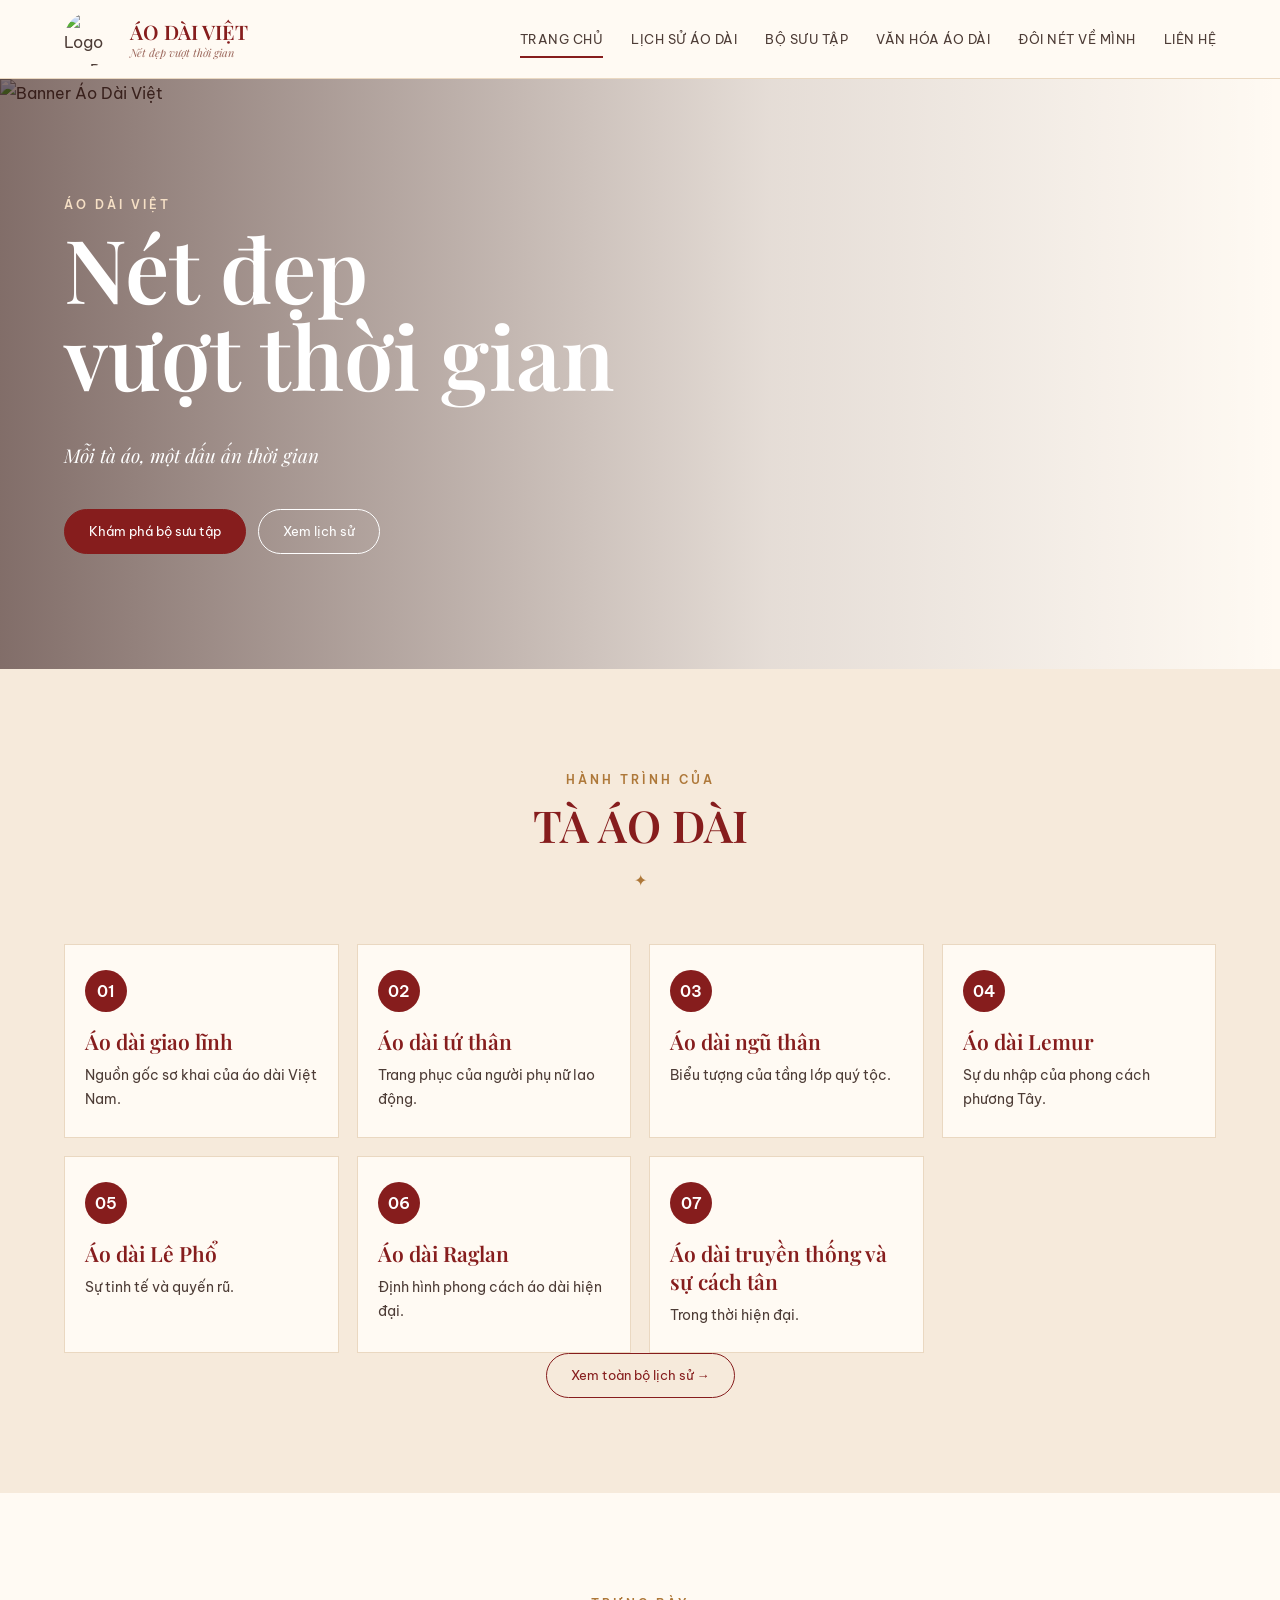
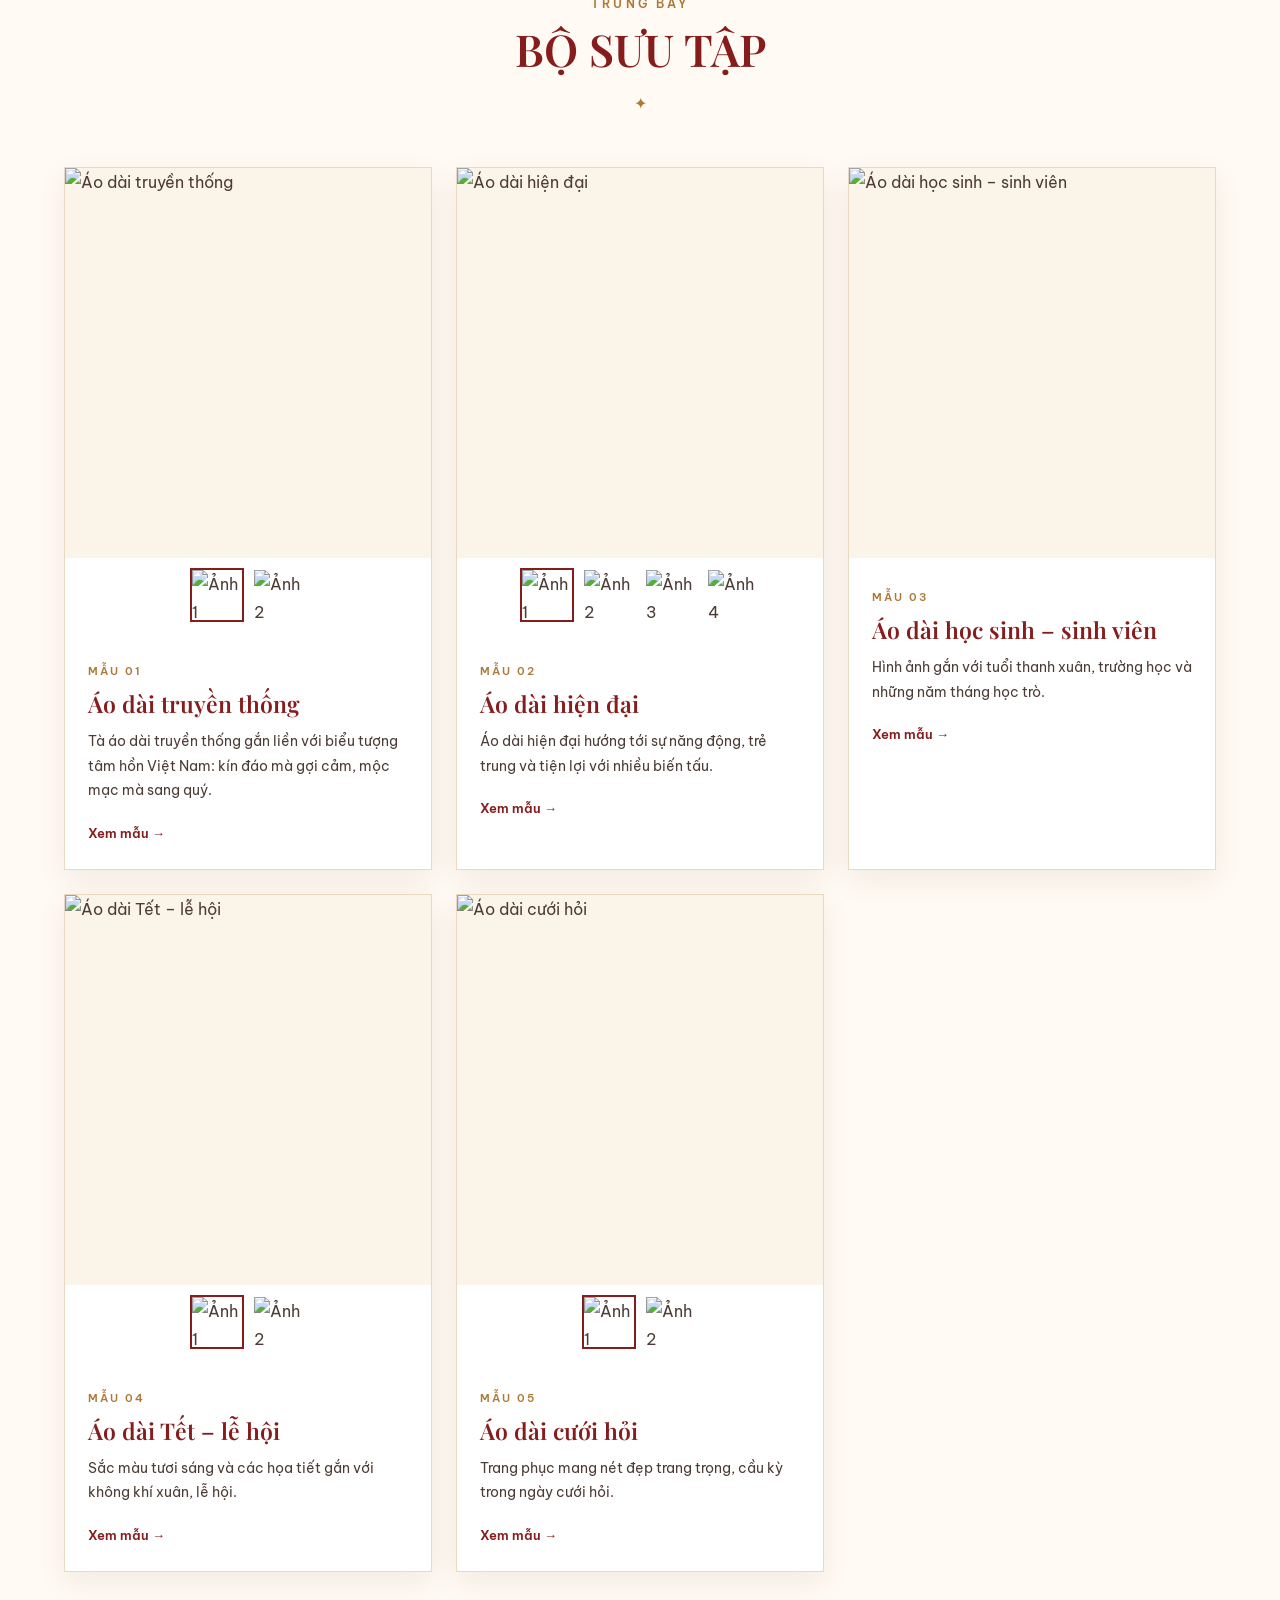
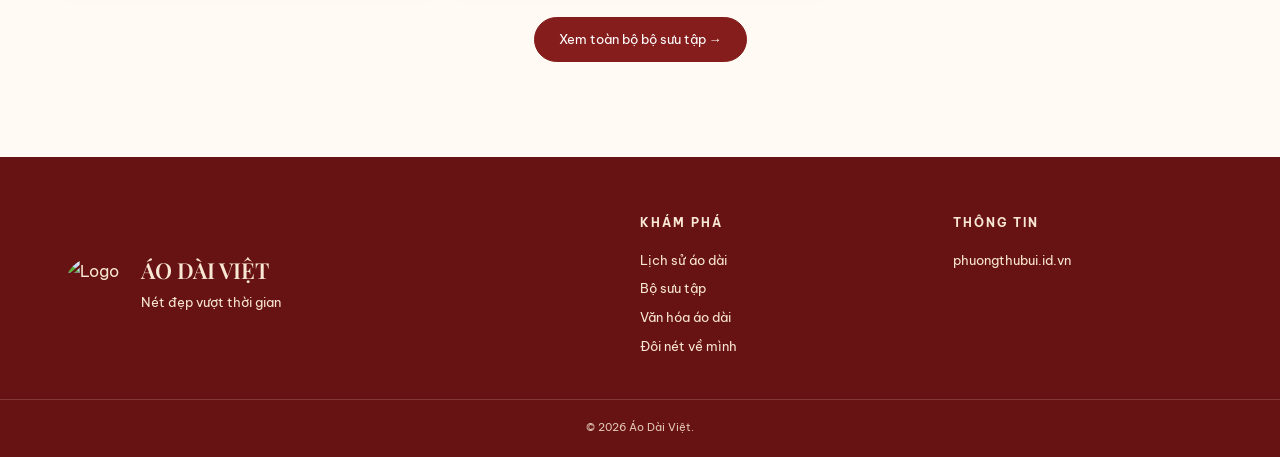
==== index.html @ d36c6a54 "Add files via upload" ====
<!DOCTYPE html>
<html lang="vi">
<head><meta charset="UTF-8"><meta name="viewport" content="width=device-width, initial-scale=1.0"><meta name="description" content="Áo Dài Việt – Nét đẹp vượt thời gian."><title>Áo Dài Việt – Nét đẹp vượt thời gian</title><link rel="preconnect" href="https://fonts.googleapis.com"><link rel="preconnect" href="https://fonts.gstatic.com" crossorigin><link href="https://fonts.googleapis.com/css2?family=Be+Vietnam+Pro:wght@300;400;500;600;700&family=Playfair+Display:wght@500;600;700&display=swap" rel="stylesheet"><link rel="stylesheet" href="style.css"></head>
<body>
<header class="site-header"><div class="container header-inner"><a class="brand" href="index.html"><img src="img/logo.png" alt="Logo Áo Dài Việt"><span><b>ÁO DÀI VIỆT</b><small>Nét đẹp vượt thời gian</small></span></a><button class="menu-toggle" aria-label="Mở menu" aria-expanded="false">☰</button><nav class="nav"><a class="active" href="index.html">Trang chủ</a><a href="lich-su.html">Lịch sử áo dài</a><a href="bo-suu-tap.html">Bộ sưu tập</a><a href="van-hoa.html">Văn hóa áo dài</a><a href="about.html">Đôi nét về mình</a><a href="lien-he.html">Liên hệ</a></nav></div></header>
<main>
<section class="hero"><img src="img/banner.png" alt="Banner Áo Dài Việt"><div class="hero-shade"></div><div class="hero-content container"><span class="eyebrow light">ÁO DÀI VIỆT</span><h1>Nét đẹp<br>vượt thời gian</h1><p>Mỗi tà áo, một dấu ấn thời gian</p><div class="hero-actions"><a class="btn btn-red" href="bo-suu-tap.html">Khám phá bộ sưu tập</a><a class="btn btn-outline" href="lich-su.html">Xem lịch sử</a></div></div></section>
<section id="history" class="history-preview section alt"><div class="section-head"><span class="eyebrow">HÀNH TRÌNH CỦA</span><h2>TÀ ÁO DÀI</h2><div class="ornament">✦</div></div><div class="timeline-grid container"><a class="history-card-link" href="lich-su-01.html" aria-label="Xem chi tiết Áo dài giao lĩnh"><article><span>01</span><h3>Áo dài giao lĩnh</h3><p>Nguồn gốc sơ khai của áo dài Việt Nam.</p></article></a><a class="history-card-link" href="lich-su-02.html" aria-label="Xem chi tiết Áo dài tứ thân"><article><span>02</span><h3>Áo dài tứ thân</h3><p>Trang phục của người phụ nữ lao động.</p></article></a><a class="history-card-link" href="lich-su-03.html" aria-label="Xem chi tiết Áo dài ngũ thân"><article><span>03</span><h3>Áo dài ngũ thân</h3><p>Biểu tượng của tầng lớp quý tộc.</p></article></a><a class="history-card-link" href="lich-su-04.html" aria-label="Xem chi tiết Áo dài Lemur"><article><span>04</span><h3>Áo dài Lemur</h3><p>Sự du nhập của phong cách phương Tây.</p></article></a><a class="history-card-link" href="lich-su-05.html" aria-label="Xem chi tiết Áo dài Lê Phổ"><article><span>05</span><h3>Áo dài Lê Phổ</h3><p>Sự tinh tế và quyến rũ.</p></article></a><a class="history-card-link" href="lich-su-06.html" aria-label="Xem chi tiết Áo dài Raglan"><article><span>06</span><h3>Áo dài Raglan</h3><p>Định hình phong cách áo dài hiện đại.</p></article></a><a class="history-card-link" href="lich-su-07.html" aria-label="Xem chi tiết Áo dài truyền thống và sự cách tân"><article><span>07</span><h3>Áo dài truyền thống và sự cách tân</h3><p>Trong thời hiện đại.</p></article></a></div><div class="center"><a class="btn" href="lich-su.html">Xem toàn bộ lịch sử →</a></div></section>
<section class="collection section"><div class="section-head"><span class="eyebrow">TRƯNG BÀY</span><h2>BỘ SƯU TẬP</h2><div class="ornament">✦</div></div><div class="product-grid container">
<article class="product-card"><div class="product-gallery"><img id="p1" src="img/truyen-thong-01.png" alt="Áo dài truyền thống"><div class="thumbs"><img class="selected" src="img/truyen-thong-01.png" data-target="p1" alt="Ảnh 1"><img src="img/truyen-thong-02.jpeg" data-target="p1" alt="Ảnh 2"></div></div><div class="product-body"><span>MẪU 01</span><h3>Áo dài truyền thống</h3><p>Tà áo dài truyền thống gắn liền với biểu tượng tâm hồn Việt Nam: kín đáo mà gợi cảm, mộc mạc mà sang quý.</p><a href="bo-suu-tap.html#truyen-thong">Xem mẫu →</a></div></article>
<article class="product-card"><div class="product-gallery"><img id="p2" src="img/hien-dai-01.jpeg" alt="Áo dài hiện đại"><div class="thumbs"><img class="selected" src="img/hien-dai-01.jpeg" data-target="p2" alt="Ảnh 1"><img src="img/hien-dai-02.png" data-target="p2" alt="Ảnh 2"><img src="img/hien-dai-03.jpeg" data-target="p2" alt="Ảnh 3"><img src="img/hien-dai-04.png" data-target="p2" alt="Ảnh 4"></div></div><div class="product-body"><span>MẪU 02</span><h3>Áo dài hiện đại</h3><p>Áo dài hiện đại hướng tới sự năng động, trẻ trung và tiện lợi với nhiều biến tấu.</p><a href="bo-suu-tap.html#hien-dai">Xem mẫu →</a></div></article>
<article class="product-card"><div class="product-gallery"><img id="p3" src="img/hoc-sinh-01.jpeg" alt="Áo dài học sinh – sinh viên"></div><div class="product-body"><span>MẪU 03</span><h3>Áo dài học sinh – sinh viên</h3><p>Hình ảnh gắn với tuổi thanh xuân, trường học và những năm tháng học trò.</p><a href="bo-suu-tap.html#hoc-sinh">Xem mẫu →</a></div></article>
<article class="product-card"><div class="product-gallery"><img id="p4" src="img/tet-le-hoi-01.png" alt="Áo dài Tết – lễ hội"><div class="thumbs"><img class="selected" src="img/tet-le-hoi-01.png" data-target="p4" alt="Ảnh 1"><img src="img/tet-le-hoi-02.jpeg" data-target="p4" alt="Ảnh 2"></div></div><div class="product-body"><span>MẪU 04</span><h3>Áo dài Tết – lễ hội</h3><p>Sắc màu tươi sáng và các họa tiết gắn với không khí xuân, lễ hội.</p><a href="bo-suu-tap.html#tet-le-hoi">Xem mẫu →</a></div></article>
<article class="product-card"><div class="product-gallery"><img id="p5" src="img/cuoi-hoi-01.jpeg" alt="Áo dài cưới hỏi"><div class="thumbs"><img class="selected" src="img/cuoi-hoi-01.jpeg" data-target="p5" alt="Ảnh 1"><img src="img/cuoi-hoi-02.jpeg" data-target="p5" alt="Ảnh 2"></div></div><div class="product-body"><span>MẪU 05</span><h3>Áo dài cưới hỏi</h3><p>Trang phục mang nét đẹp trang trọng, cầu kỳ trong ngày cưới hỏi.</p><a href="bo-suu-tap.html#cuoi-hoi">Xem mẫu →</a></div></article>
</div><div class="center next"><a class="btn btn-red" href="bo-suu-tap.html">Xem toàn bộ bộ sưu tập →</a></div></section>
</main>
<footer class="footer"><div class="container footer-grid"><div class="footer-brand"><img src="img/logo.png" alt="Logo"><div><h3>ÁO DÀI VIỆT</h3><p>Nét đẹp vượt thời gian</p></div></div><div><h4>KHÁM PHÁ</h4><a href="lich-su.html">Lịch sử áo dài</a><a href="bo-suu-tap.html">Bộ sưu tập</a><a href="van-hoa.html">Văn hóa áo dài</a><a href="about.html">Đôi nét về mình</a></div><div><h4>THÔNG TIN</h4><p>phuongthubui.id.vn</p></div></div><div class="copyright">© <span id="year"></span> Áo Dài Việt. </div></footer><script src="script.js"></script>
</body></html>
---- style.css ----
:root{--red:#861d1d;--red2:#681313;--cream:#fbf4e9;--paper:#fffaf3;--gold:#ae7839;--text:#4d3c36;--line:#ead8c1}*{box-sizing:border-box}html{scroll-behavior:smooth}body{margin:0;font-family:'Be Vietnam Pro',sans-serif;background:var(--paper);color:var(--text);line-height:1.75}img{max-width:100%;display:block}a{text-decoration:none;color:inherit}.container{width:min(1160px,90%);margin:auto}.narrow{max-width:820px}.center{text-align:center}.site-header{position:sticky;top:0;z-index:100;background:rgba(255,250,243,.97);backdrop-filter:blur(10px);border-bottom:1px solid var(--line)}.header-inner{height:78px;display:flex;align-items:center;justify-content:space-between}.brand{display:flex;align-items:center;gap:12px}.brand img{width:54px;height:54px;border-radius:50%;object-fit:cover}.brand b{display:block;font:600 20px 'Playfair Display',serif;color:var(--red)}.brand small{display:block;color:#9b675b;font:italic 11px 'Playfair Display',serif}.nav{display:flex;gap:28px;align-items:center}.nav a{font-size:13px;text-transform:uppercase;letter-spacing:.5px;padding:26px 0;position:relative}.nav a:after{content:'';position:absolute;left:0;right:100%;bottom:18px;height:2px;background:var(--red);transition:.25s}.nav a:hover:after,.nav a.active:after{right:0}.menu-toggle{display:none;border:0;background:none;font-size:25px;color:var(--red)}.hero{height:590px;position:relative;overflow:hidden}.hero>img{width:100%;height:100%;object-fit:cover}.hero-shade{position:absolute;inset:0;background:linear-gradient(90deg,rgba(39,8,5,.58),rgba(39,8,5,.12) 60%,transparent)}.hero-content{position:absolute;inset:0;display:flex;flex-direction:column;justify-content:center;color:#fff}.eyebrow{display:inline-block;color:var(--gold);font-size:12px;letter-spacing:3px;font-weight:600}.eyebrow.light{color:#f5dfc5}.hero h1{font:600 clamp(48px,7vw,88px)/.98 'Playfair Display',serif;margin:10px 0 22px;max-width:700px}.hero p{font-family:'Playfair Display',serif;font-style:italic;font-size:19px;max-width:620px}.hero-actions{display:flex;gap:12px;margin-top:18px}.btn{display:inline-block;border:1px solid var(--red);padding:10px 24px;border-radius:30px;color:var(--red);font-size:13px;transition:.25s;cursor:pointer}.btn:hover{transform:translateY(-2px);box-shadow:0 8px 20px rgba(80,20,10,.12)}.btn-red{background:var(--red);color:#fff}.btn-outline{border-color:#fff;color:#fff}.section{padding:95px 0}.section.alt{background:#f6eadb}.section-head{text-align:center;max-width:780px;margin:0 auto 50px}.section-head h2,.page-hero h1{font:600 44px/1.15 'Playfair Display',serif;color:var(--red);margin:8px 0 15px}.section-head p{margin:0;color:#705d56}.ornament{color:var(--gold);margin:8px 0}.intro-box{background:#fff;border:1px solid var(--line);padding:28px 35px;text-align:center;box-shadow:0 10px 30px rgba(70,30,10,.05)}.timeline-grid{display:grid;grid-template-columns:repeat(4,1fr);gap:18px}.timeline-grid article{background:var(--paper);border:1px solid var(--line);padding:25px 20px;min-height:190px;transition:.25s}.timeline-grid article:hover{transform:translateY(-5px);box-shadow:0 12px 25px rgba(80,30,10,.09)}.timeline-grid span,.history-number{display:inline-flex;align-items:center;justify-content:center;width:42px;height:42px;border-radius:50%;background:var(--red);color:#fff;font-weight:600}.timeline-grid h3{font:600 21px 'Playfair Display',serif;color:var(--red);margin:15px 0 8px}.timeline-grid p{margin:0;font-size:14px}.product-grid{display:grid;grid-template-columns:repeat(3,1fr);gap:24px}.product-card{background:#fff;border:1px solid var(--line);box-shadow:0 10px 30px rgba(70,30,10,.07);overflow:hidden;transition:.25s}.product-card:hover{transform:translateY(-5px)}.product-gallery{background:#eee}.product-gallery>img{width:100%;height:390px;object-fit:cover}.thumbs{display:flex;gap:8px;padding:10px;justify-content:center;background:#fff;flex-wrap:wrap}.thumbs img{width:54px;height:54px;object-fit:cover;border:2px solid transparent;cursor:pointer}.thumbs img.selected,.thumbs img:hover{border-color:var(--red)}.product-body{padding:23px}.product-body>span,.product-tag{font-size:11px;letter-spacing:2px;color:var(--gold);font-weight:600}.product-body h3{font:600 23px 'Playfair Display',serif;color:var(--red);margin:5px 0 10px}.product-body p{font-size:14px;margin:0 0 15px}.product-body>a{color:var(--red);font-weight:600;font-size:13px}.next{margin-top:45px}.footer{background:var(--red2);color:#f8e7d2;padding:55px 0 20px}.footer-grid{display:grid;grid-template-columns:2fr 1fr 1fr;gap:50px}.footer-brand{display:flex;gap:15px;align-items:center}.footer-brand img{width:62px;height:62px;border-radius:50%;object-fit:cover}.footer h3{font:600 22px 'Playfair Display',serif;margin:0}.footer h4{font-size:12px;letter-spacing:2px;margin-top:0}.footer a,.footer p{display:block;font-size:13px;margin:6px 0}.copyright{text-align:center;border-top:1px solid rgba(255,255,255,.18);margin-top:35px;padding-top:18px;font-size:11px;opacity:.85}.page-hero{background:linear-gradient(120deg,#f6eadb,#fffaf3);padding:80px 0}.page-hero p{max-width:700px}.history-full{background:#fbf4e9}.timeline-full{position:relative}.timeline-full:before{content:'';position:absolute;left:21px;top:0;bottom:0;width:1px;background:#d9b98d}.timeline-full article{position:relative;display:grid;grid-template-columns:55px 1fr;gap:25px;margin-bottom:65px}.timeline-full h2{font:600 30px/1.25 'Playfair Display',serif;color:var(--red);margin:0 0 15px}.timeline-full p{margin:0 0 15px}.history-images{display:grid;grid-template-columns:repeat(2,minmax(0,1fr));gap:12px;margin-top:22px;max-width:760px}.history-images.single{grid-template-columns:minmax(0,420px)}.history-images img{width:100%;height:260px;object-fit:cover;border:1px solid var(--line);background:#fff;padding:5px}.history-images img:hover{transform:scale(1.01)}.detail-product{display:grid;grid-template-columns:45% 55%;background:#fff;border:1px solid var(--line);margin-bottom:35px;box-shadow:0 10px 30px rgba(70,30,10,.06)}.detail-images{padding:22px}.detail-images .product-gallery>img{height:520px}.detail-copy{padding:38px 40px}.detail-copy h2{font:600 34px 'Playfair Display',serif;color:var(--red);margin:5px 0 15px}.detail-copy h4{color:var(--gold);margin:25px 0 8px}.detail-copy ul{padding-left:20px}.culture-grid{display:grid;grid-template-columns:repeat(3,1fr);gap:22px}.culture-card{background:#fff;border:1px solid var(--line);box-shadow:0 8px 25px rgba(70,30,10,.05);overflow:hidden;transition:.25s}.culture-card:hover{transform:translateY(-5px);box-shadow:0 12px 28px rgba(70,30,10,.09)}.culture-image{height:300px;background:#f7efe5;display:flex;align-items:center;justify-content:center;overflow:hidden;border-bottom:1px solid var(--line)}.culture-image img{width:100%;height:100%;object-fit:contain;object-position:center}.culture-body{padding:24px 28px 28px}.culture-grid h3{font:600 23px 'Playfair Display',serif;color:var(--red);margin:0 0 12px}.culture-grid p{margin:0;font-size:14px}.contact-grid{display:grid;grid-template-columns:1fr 1fr;gap:25px}.contact-form{display:grid;gap:14px}.contact-form input,.contact-form textarea{width:100%;border:1px solid #dcc6aa;padding:13px 15px;font:inherit;background:#fffaf3}.contact-form textarea{min-height:150px;resize:vertical}.notice{margin-top:15px;padding:12px 15px;background:#f6eadb;border-left:3px solid var(--gold);font-size:13px}.collection-intro{margin-bottom:40px}.source-note{font-size:12px;color:#8a6f64;text-align:center;margin-top:25px}
@media(max-width:900px){.nav{gap:14px}.nav a{font-size:11px}.timeline-grid{grid-template-columns:repeat(2,1fr)}.product-grid{grid-template-columns:repeat(2,1fr)}.detail-product{grid-template-columns:1fr}.culture-grid{grid-template-columns:repeat(2,1fr)}.footer-grid{grid-template-columns:1fr 1fr}}
@media(max-width:680px){.header-inner{height:68px}.brand img{width:46px;height:46px}.brand b{font-size:16px}.brand small{font-size:9px}.menu-toggle{display:block}.nav{display:none;position:absolute;top:68px;left:0;right:0;background:var(--paper);padding:10px 5%;border-bottom:1px solid var(--line);flex-direction:column;align-items:flex-start;gap:0}.nav.open{display:flex}.nav a{width:100%;padding:10px 0}.nav a:after{bottom:5px}.hero{height:510px}.hero-content{padding:0 5%}.hero h1{font-size:54px}.hero p{font-size:16px}.hero-actions{flex-wrap:wrap}.section{padding:70px 0}.section-head h2,.page-hero h1{font-size:34px}.timeline-grid,.product-grid,.culture-grid,.contact-grid{grid-template-columns:1fr}.timeline-full:before{display:none}.timeline-full article{grid-template-columns:1fr;gap:15px}.timeline-full h2{font-size:26px}.detail-copy{padding:28px}.detail-images .product-gallery>img{height:430px}.footer-grid{grid-template-columns:1fr;text-align:center}.footer-brand{justify-content:center}.footer a,.footer p{margin:4px 0}.product-gallery>img{height:430px}.history-images,.history-images.single{grid-template-columns:1fr}.history-images img{height:320px}}

/* Lịch sử: thẻ có thể bấm, giữ nguyên phong cách gốc */
.history-preview{scroll-margin-top:90px}
.history-card-link{display:block;color:inherit}
.history-card-link article{height:100%;cursor:pointer}
.history-card-link:hover article{transform:translateY(-5px);box-shadow:0 12px 25px rgba(80,30,10,.09)}
.history-detail{background:var(--paper)}
.history-detail-box{display:grid;grid-template-columns:1fr 1fr;background:#fff;border:1px solid var(--line);box-shadow:0 10px 30px rgba(70,30,10,.06);overflow:hidden}
.history-detail-images{padding:22px;display:grid;grid-template-columns:repeat(2,minmax(0,1fr));gap:12px;align-content:start;background:#fbf4e9}
.history-detail-images img{width:100%;height:360px;object-fit:cover;border:1px solid var(--line);background:#fff;padding:5px}
.history-detail-copy{padding:45px 42px}
.history-detail-copy h2{font:600 36px/1.2 'Playfair Display',serif;color:var(--red);margin:8px 0 20px}
.history-detail-copy p{margin:0 0 18px}
@media(max-width:900px){.history-detail-box{grid-template-columns:1fr}.history-detail-images img{height:420px}}
@media(max-width:680px){.history-detail-copy{padding:30px 24px}.history-detail-copy h2{font-size:29px}.history-detail-images{grid-template-columns:1fr}.history-detail-images img{height:360px}}


/* Hiển thị ảnh đầy đủ, tránh cắt mất tay/chân người mẫu */
.product-gallery{background:#fbf4e9}
.product-gallery>img{object-fit:contain;object-position:center center}
.history-images img,.history-detail-images img{object-fit:contain;object-position:center center}
.history-detail-images{background:#fbf4e9}
.history-card-link{text-decoration:none}
.history-card-link article{cursor:pointer}
.history-card-link article:focus-visible{outline:2px solid var(--red);outline-offset:3px}
.contact-single{max-width:760px;margin:0 auto}
.contact-single .info-box{width:100%}
.contact-single .btn{width:100%;text-align:center}

/* ===== ĐÔI NÉT VỀ MÌNH ===== */
.about-hero{background:linear-gradient(120deg,#fbf4e9,#fffaf3);overflow:hidden}.about-hero-grid{display:grid;grid-template-columns:46% 54%;align-items:center;gap:45px}.about-photo-wrap{position:relative;max-width:540px;margin:auto;padding:28px 22px 35px}.about-photo-paper{position:absolute;inset:35px 12px 30px 5px;background:#f2dfce;transform:rotate(-3deg);opacity:.75;border-radius:4px}.about-photo{position:relative;width:100%;max-height:650px;object-fit:contain;object-position:center;border:8px solid #fff;box-shadow:0 18px 35px rgba(70,30,10,.13);background:#fff}.about-note{position:absolute;left:5px;bottom:0;background:#fffaf3;border:1px solid var(--line);padding:13px 20px;font:italic 15px 'Playfair Display',serif;color:var(--red);transform:rotate(-4deg);box-shadow:0 8px 18px rgba(70,30,10,.08)}.about-flower{position:absolute;right:0;bottom:50px;font-size:64px;color:#c99665;transform:rotate(15deg);opacity:.7}.about-intro h1{font:600 clamp(38px,4vw,60px)/1.08 'Playfair Display',serif;color:var(--red);margin:12px 0 22px}.about-intro h1 span{font-size:1.02em}.about-intro p{font-size:15px;margin:0 0 13px}.about-highlight{display:inline-block;margin:10px 0 17px;padding:9px 22px;background:#f4dfcf;color:var(--red);font:italic 18px 'Playfair Display',serif;transform:rotate(-1deg)}.about-section-head{margin-bottom:42px}.about-section-head h2{margin-bottom:10px}.interest-grid{display:grid;grid-template-columns:repeat(5,1fr);gap:18px}.interest-card{background:#fff;border:1px solid var(--line);padding:28px 20px;min-height:320px;text-align:center;box-shadow:0 8px 25px rgba(70,30,10,.04);transition:.25s}.interest-card:hover{transform:translateY(-5px);box-shadow:0 12px 28px rgba(70,30,10,.08)}.interest-icon{font-size:48px;line-height:1;margin-bottom:18px}.interest-card h3{font:600 20px 'Playfair Display',serif;color:var(--red);margin:0 0 12px}.interest-card p{font-size:13px;margin:0;text-align:left}.interest-card.special{background:#fff1e6}.about-story{background:#fffaf3}.about-story-box{display:grid;grid-template-columns:1.35fr .65fr;gap:50px;align-items:center}.about-story h2,.about-ending h2{font:600 38px 'Playfair Display',serif;color:var(--red);margin:8px 0 16px}.about-story p,.about-ending p{font-size:15px}.about-motto{padding:28px;background:#f6eadb;border:1px solid var(--line);border-radius:3px;box-shadow:0 10px 25px rgba(70,30,10,.05)}.about-motto p{font:italic 18px 'Playfair Display',serif;color:var(--red);margin:10px 0}.about-ending{background:#f6eadb}.about-ending .narrow{max-width:900px}.about-ending h2{margin-bottom:20px}.about-ending p{margin-bottom:15px}
@media(max-width:1100px){.interest-grid{grid-template-columns:repeat(3,1fr)}.about-hero-grid{grid-template-columns:1fr 1fr}}
@media(max-width:900px){.about-hero-grid,.about-story-box{grid-template-columns:1fr;gap:30px}.about-photo-wrap{max-width:520px}.about-intro{max-width:800px;margin:auto}.interest-grid{grid-template-columns:repeat(2,1fr)}}
@media(max-width:680px){.about-hero-grid{grid-template-columns:1fr}.about-photo-wrap{padding:15px 10px 45px}.about-photo{max-height:520px}.about-note{left:0}.about-flower{right:0}.about-intro h1{font-size:38px}.interest-grid{grid-template-columns:1fr}.interest-card{min-height:0}.about-story h2,.about-ending h2{font-size:31px}}
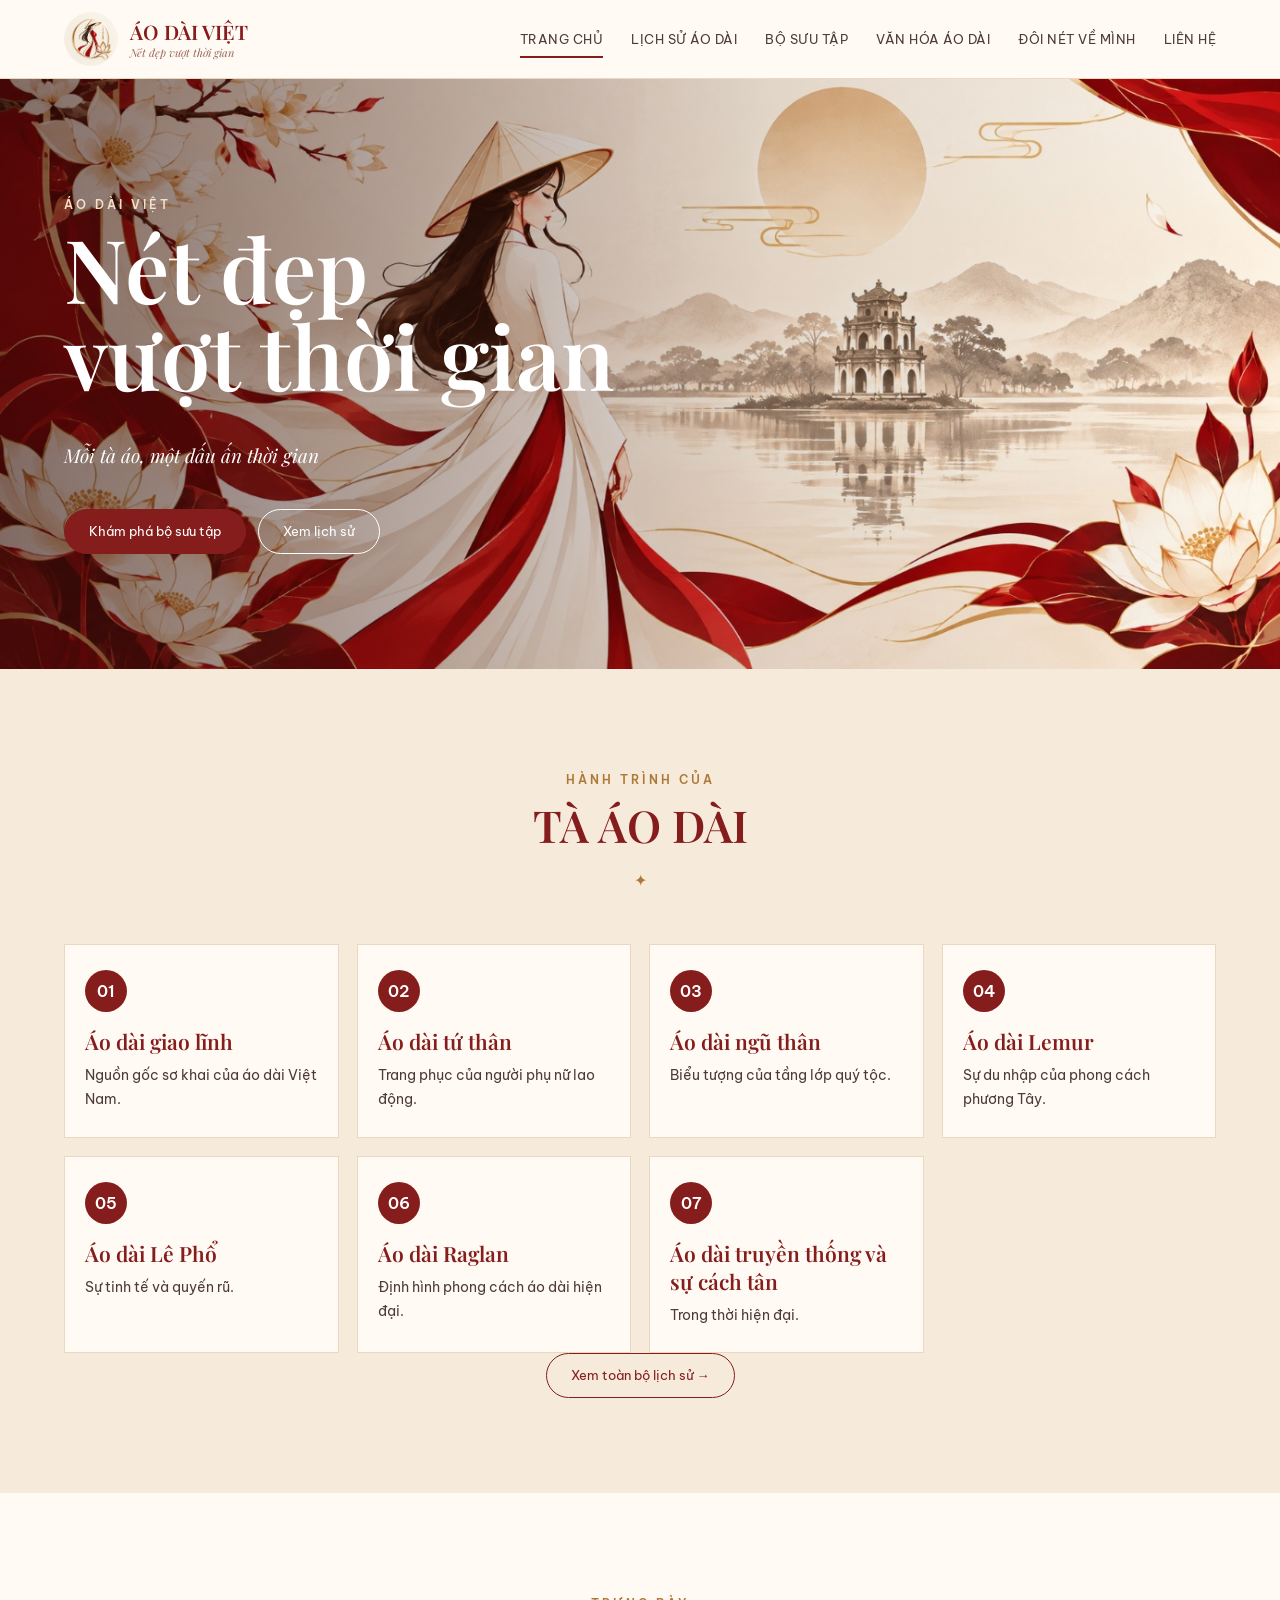
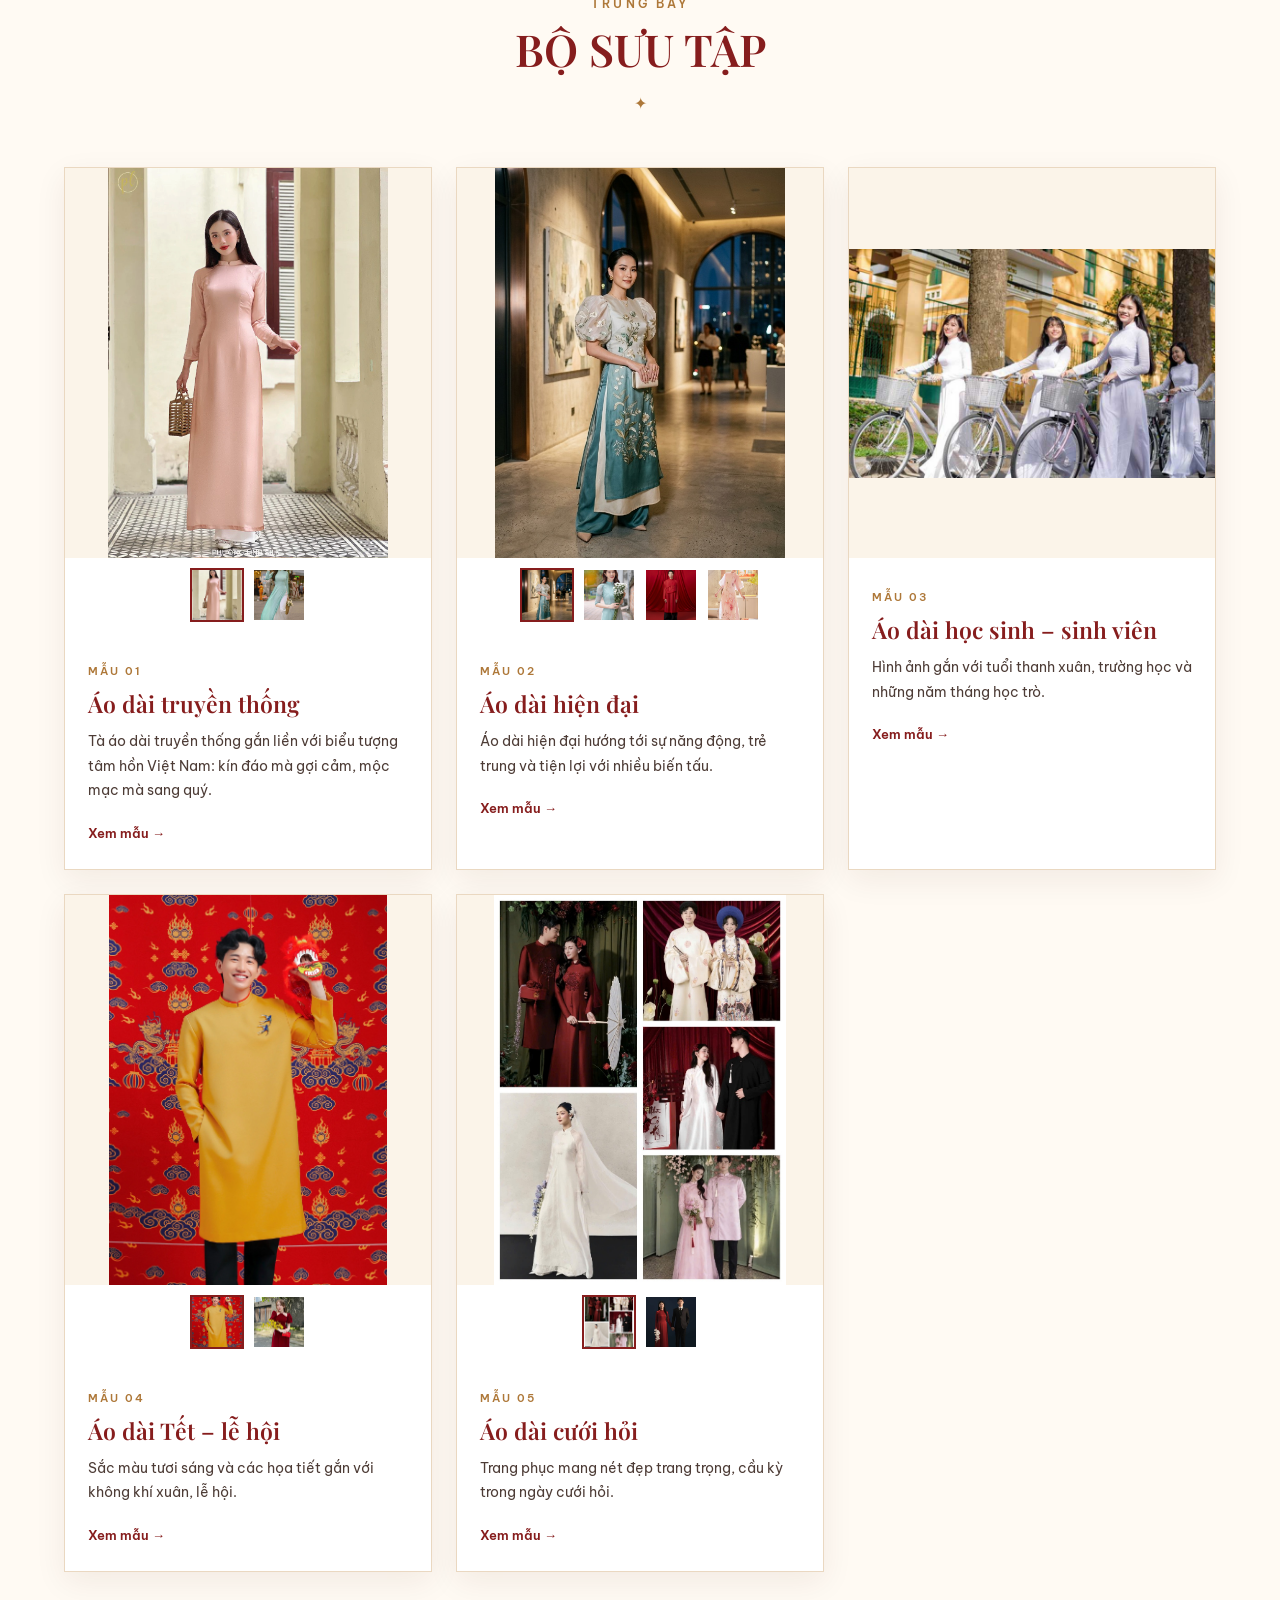
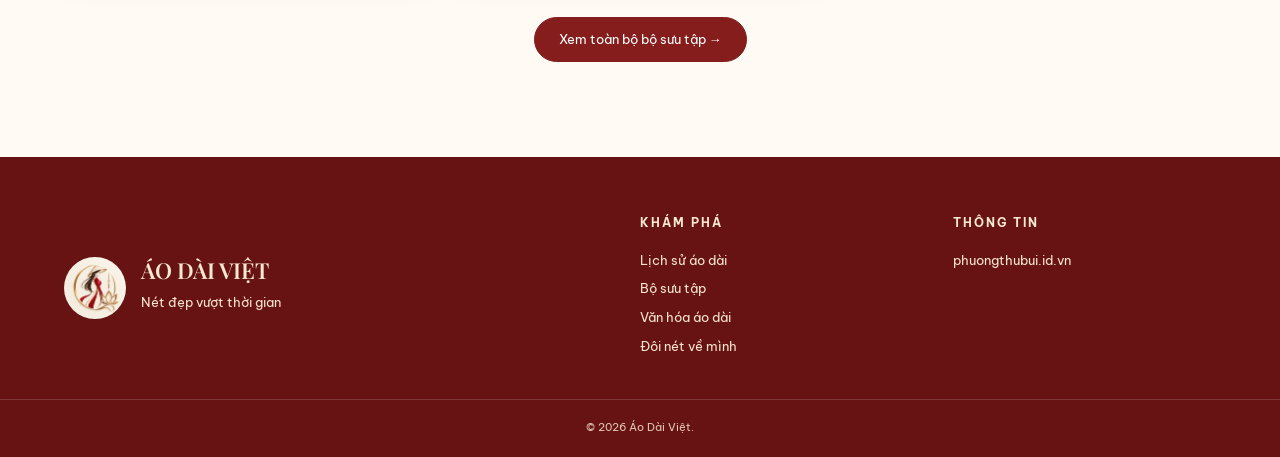
==== commit 52c54b03: "Update index.html" ====
--- a/index.html
+++ b/index.html
@@ -1,7 +1,16 @@
 <!DOCTYPE html>
 <html lang="vi">
-<head><meta charset="UTF-8"><meta name="viewport" content="width=device-width, initial-scale=1.0"><meta name="description" content="Áo Dài Việt – Nét đẹp vượt thời gian."><title>Áo Dài Việt – Nét đẹp vượt thời gian</title><link rel="preconnect" href="https://fonts.googleapis.com"><link rel="preconnect" href="https://fonts.gstatic.com" crossorigin><link href="https://fonts.googleapis.com/css2?family=Be+Vietnam+Pro:wght@300;400;500;600;700&family=Playfair+Display:wght@500;600;700&display=swap" rel="stylesheet"><link rel="stylesheet" href="style.css"></head>
-<body>
+<head><!-- Google Tag Manager -->
+<script>(function(w,d,s,l,i){w[l]=w[l]||[];w[l].push({'gtm.start':
+new Date().getTime(),event:'gtm.js'});var f=d.getElementsByTagName(s)[0],
+j=d.createElement(s),dl=l!='dataLayer'?'&l='+l:'';j.async=true;j.src=
+'https://www.googletagmanager.com/gtm.js?id='+i+dl;f.parentNode.insertBefore(j,f);
+})(window,document,'script','dataLayer','GTM-TGPMLRX4');</script>
+<!-- End Google Tag Manager --><meta charset="UTF-8"><meta name="viewport" content="width=device-width, initial-scale=1.0"><meta name="description" content="Áo Dài Việt – Nét đẹp vượt thời gian."><title>Áo Dài Việt – Nét đẹp vượt thời gian</title><link rel="preconnect" href="https://fonts.googleapis.com"><link rel="preconnect" href="https://fonts.gstatic.com" crossorigin><link href="https://fonts.googleapis.com/css2?family=Be+Vietnam+Pro:wght@300;400;500;600;700&family=Playfair+Display:wght@500;600;700&display=swap" rel="stylesheet"><link rel="stylesheet" href="style.css"></head>
+<body><!-- Google Tag Manager (noscript) -->
+<noscript><iframe src="https://www.googletagmanager.com/ns.html?id=GTM-TGPMLRX4"
+height="0" width="0" style="display:none;visibility:hidden"></iframe></noscript>
+<!-- End Google Tag Manager (noscript) -->
 <header class="site-header"><div class="container header-inner"><a class="brand" href="index.html"><img src="img/logo.png" alt="Logo Áo Dài Việt"><span><b>ÁO DÀI VIỆT</b><small>Nét đẹp vượt thời gian</small></span></a><button class="menu-toggle" aria-label="Mở menu" aria-expanded="false">☰</button><nav class="nav"><a class="active" href="index.html">Trang chủ</a><a href="lich-su.html">Lịch sử áo dài</a><a href="bo-suu-tap.html">Bộ sưu tập</a><a href="van-hoa.html">Văn hóa áo dài</a><a href="about.html">Đôi nét về mình</a><a href="lien-he.html">Liên hệ</a></nav></div></header>
 <main>
 <section class="hero"><img src="img/banner.png" alt="Banner Áo Dài Việt"><div class="hero-shade"></div><div class="hero-content container"><span class="eyebrow light">ÁO DÀI VIỆT</span><h1>Nét đẹp<br>vượt thời gian</h1><p>Mỗi tà áo, một dấu ấn thời gian</p><div class="hero-actions"><a class="btn btn-red" href="bo-suu-tap.html">Khám phá bộ sưu tập</a><a class="btn btn-outline" href="lich-su.html">Xem lịch sử</a></div></div></section>
